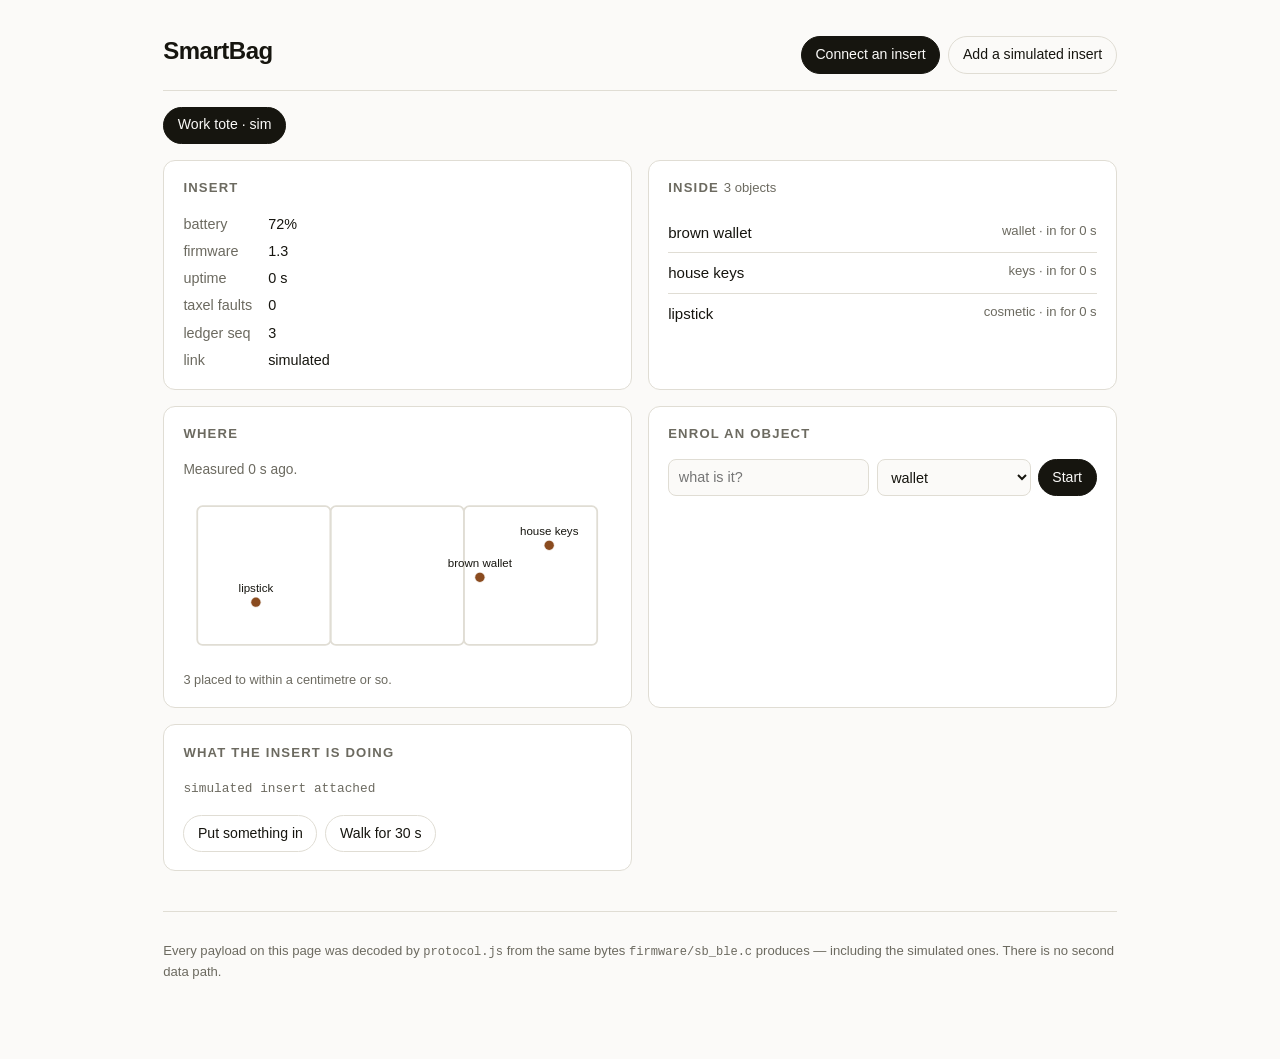
==== app/index.html @ f2cfd2fc "Taxel driver, GATT layer, companion app, RF feed and thermal budgets Four things were outstanding: r" ====
<!doctype html>
<html lang="en">
<head>
<meta charset="utf-8">
<meta name="viewport" content="width=device-width,initial-scale=1">
<title>SmartBag</title>
<link rel="stylesheet" href="style.css">
</head>
<body>
<header>
  <h1>SmartBag</h1>
  <div class="actions">
    <button id="connect">Connect an insert</button>
    <button id="add-sim" class="ghost">Add a simulated insert</button>
  </div>
</header>

<p id="banner" class="banner" hidden></p>

<nav id="inserts" class="inserts"></nav>

<main id="main" hidden>
  <section class="panel" id="status-panel">
    <h2>Insert</h2>
    <dl id="status"></dl>
  </section>

  <section class="panel">
    <h2>Inside <span id="count" class="tag"></span></h2>
    <ul id="inventory" class="inventory"></ul>
  </section>

  <section class="panel">
    <h2>Where</h2>
    <p id="map-age" class="age"></p>
    <div id="map-wrap"></div>
    <p class="caption" id="map-caption"></p>
  </section>

  <section class="panel">
    <h2>Enrol an object</h2>
    <form id="enrol">
      <input id="enrol-label" type="text" maxlength="24" placeholder="what is it?" required>
      <select id="enrol-class">
        <option value="1">wallet</option><option value="2">phone</option>
        <option value="3">keys</option><option value="4">pouch</option>
        <option value="5">cosmetic</option><option value="6">glasses</option>
        <option value="7">earbuds</option><option value="8">card</option>
      </select>
      <button type="submit">Start</button>
    </form>
    <p id="enrol-status" class="enrol-status"></p>
  </section>

  <section class="panel">
    <h2>What the insert is doing</h2>
    <ul id="log" class="log"></ul>
    <div class="actions sim-only">
      <button id="sim-insert" class="ghost">Put something in</button>
      <button id="sim-walk" class="ghost">Walk for 30 s</button>
    </div>
  </section>
</main>

<footer>
  <p>Every payload on this page was decoded by <code>protocol.js</code> from the
  same bytes <code>firmware/sb_ble.c</code> produces — including the simulated
  ones. There is no second data path.</p>
</footer>

<script type="module" src="app.js"></script>
</body>
</html>
---- app/style.css ----
:root {
  --bg: #fbfaf8; --fg: #16150f; --dim: #6c6a60; --line: #e0ddd4;
  --panel: #fff; --accent: #8a4b1f; --warn: #9a5b00; --bad: #8d2b1c;
  --band: #efece4;
}
@media (prefers-color-scheme: dark) {
  :root {
    --bg: #14140f; --fg: #edeae0; --dim: #8f8c81; --line: #2d2c25;
    --panel: #1c1b16; --accent: #d99a63; --warn: #d9a441; --bad: #d97a63;
    --band: #232219;
  }
}
* { box-sizing: border-box; }
body {
  margin: 0; padding: 0 1.2rem 4rem; background: var(--bg); color: var(--fg);
  font: 16px/1.55 ui-sans-serif, -apple-system, "Segoe UI", Inter, sans-serif;
  max-width: 62rem; margin-inline: auto;
}
header {
  display: flex; flex-wrap: wrap; gap: 1rem; align-items: baseline;
  justify-content: space-between; padding: 2rem 0 1rem;
  border-bottom: 1px solid var(--line);
}
h1 { font-size: 1.5rem; margin: 0; letter-spacing: -0.02em; }
h2 { font-size: 0.82rem; margin: 0 0 0.9rem; text-transform: uppercase;
     letter-spacing: 0.09em; color: var(--dim); font-weight: 600; }
.actions { display: flex; gap: 0.5rem; flex-wrap: wrap; }
button {
  font: inherit; font-size: 0.88rem; padding: 0.42rem 0.85rem;
  border: 1px solid var(--fg); background: var(--fg); color: var(--bg);
  border-radius: 999px; cursor: pointer;
}
button.ghost { background: none; color: var(--fg); border-color: var(--line); }
button:hover { opacity: 0.85; }
.banner {
  margin: 1rem 0 0; padding: 0.7rem 0.9rem; border-radius: 8px;
  background: var(--band); border-left: 3px solid var(--warn);
  font-size: 0.9rem;
}
.inserts { display: flex; gap: 0.4rem; flex-wrap: wrap; padding: 1rem 0; }
.inserts button {
  background: none; color: var(--dim); border-color: var(--line);
}
.inserts button[aria-current="true"] {
  color: var(--bg); background: var(--fg); border-color: var(--fg);
}
main { display: grid; gap: 1rem; grid-template-columns: repeat(auto-fit, minmax(20rem, 1fr)); }
.panel {
  background: var(--panel); border: 1px solid var(--line); border-radius: 12px;
  padding: 1.1rem 1.2rem;
}
dl { display: grid; grid-template-columns: auto 1fr; gap: 0.3rem 1rem; margin: 0;
     font-size: 0.9rem; }
dt { color: var(--dim); }
dd { margin: 0; font-variant-numeric: tabular-nums; }
.tag { color: var(--dim); font-weight: 400; text-transform: none;
       letter-spacing: 0; }
.inventory, .log { list-style: none; margin: 0; padding: 0; }
.inventory li {
  display: flex; justify-content: space-between; gap: 1rem;
  padding: 0.5rem 0; border-bottom: 1px solid var(--line); font-size: 0.94rem;
}
.inventory li:last-child { border-bottom: 0; }
.inventory .meta { color: var(--dim); font-size: 0.82rem; text-align: right;
                   font-variant-numeric: tabular-nums; }
.empty { color: var(--dim); font-size: 0.9rem; font-style: italic; }
.age { margin: 0 0 0.7rem; font-size: 0.86rem; }
.age.fresh { color: var(--dim); }
.age.soft { color: var(--warn); }
.age.gone { color: var(--bad); }
.caption { font-size: 0.8rem; color: var(--dim); margin: 0.7rem 0 0; }
svg { width: 100%; height: auto; display: block; }
.log li {
  font: 0.8rem/1.5 ui-monospace, SFMono-Regular, Menlo, monospace;
  color: var(--dim); padding: 0.12rem 0; word-break: break-word;
}
.log li b { color: var(--fg); font-weight: 600; }
form { display: flex; gap: 0.45rem; flex-wrap: wrap; }
input, select {
  font: inherit; font-size: 0.9rem; padding: 0.4rem 0.6rem; flex: 1 1 8rem;
  border: 1px solid var(--line); border-radius: 8px;
  background: var(--bg); color: var(--fg);
}
.enrol-status { font-size: 0.88rem; margin: 0.8rem 0 0; min-height: 1.2em; }
.enrol-status.bad { color: var(--bad); }
.enrol-status.good { color: var(--accent); }
footer {
  margin-top: 2.5rem; padding-top: 1rem; border-top: 1px solid var(--line);
  font-size: 0.82rem; color: var(--dim);
}
code { font-family: ui-monospace, SFMono-Regular, Menlo, monospace;
       font-size: 0.92em; }
.sim-only { margin-top: 0.9rem; }
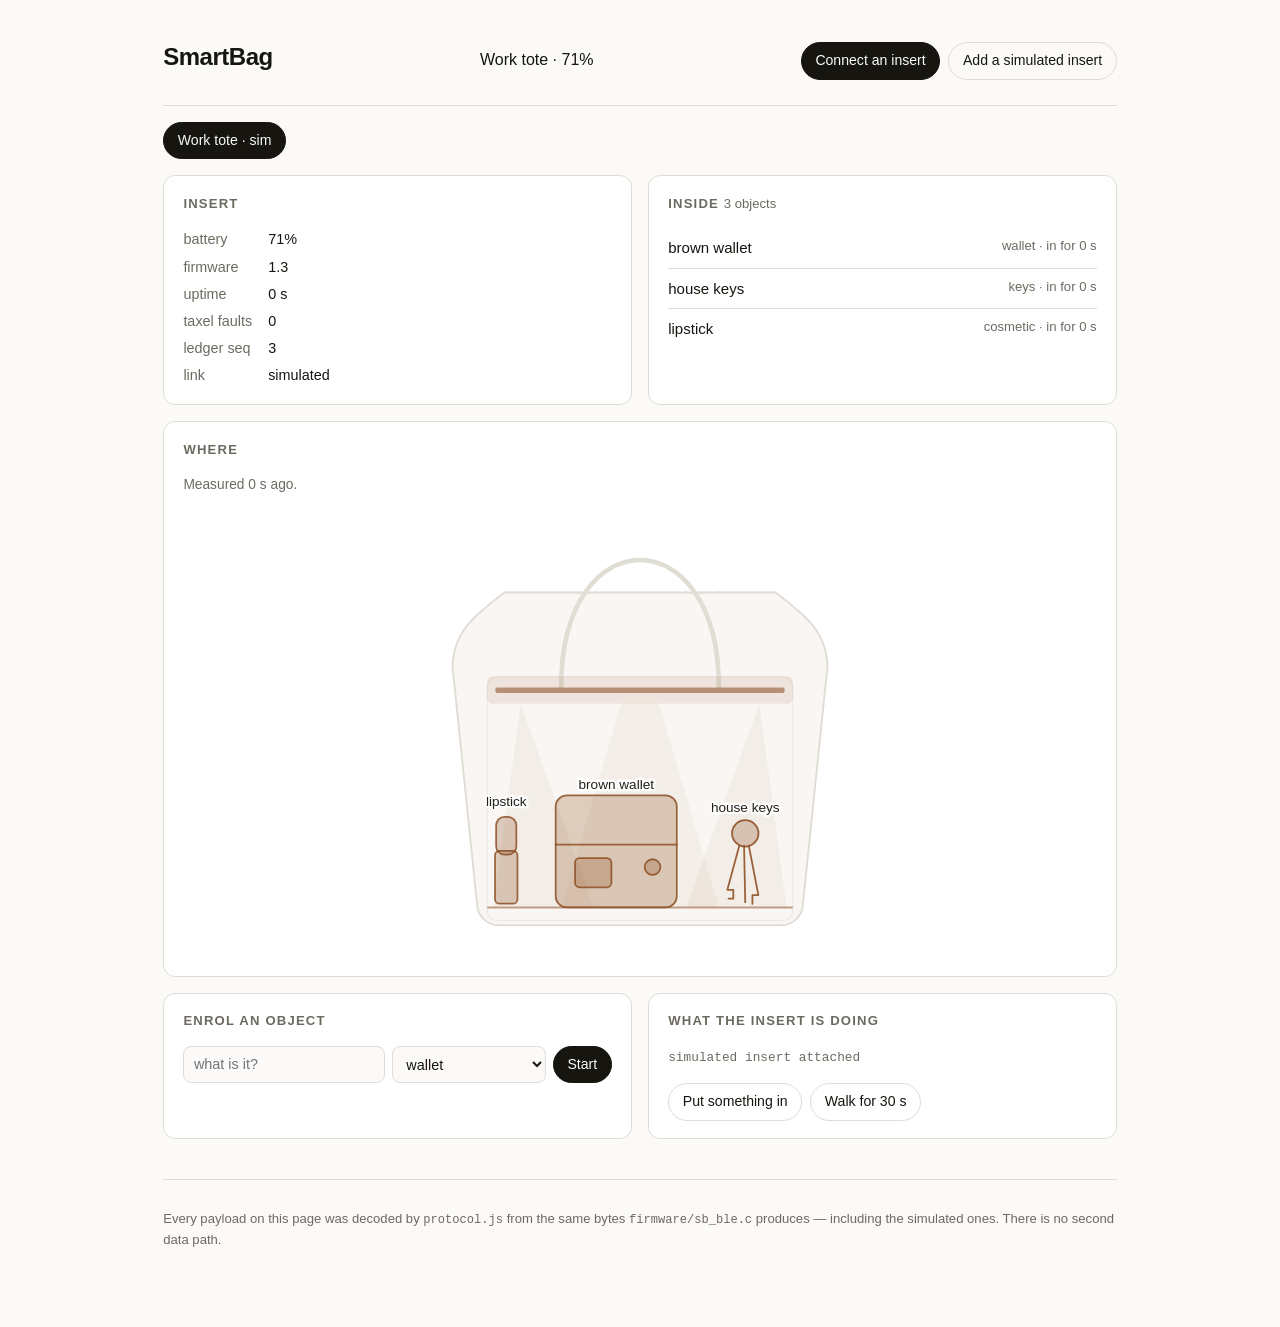
==== commit 5f49f40a: "The app is an app, and the bag in it is the bag Three things the app got wrong, all of them the same" ====
--- a/app/index.html
+++ b/app/index.html
@@ -9,6 +9,10 @@
 <body>
 <header>
   <h1>SmartBag</h1>
+  <!-- ⭐ On a phone this collapses into the app bar: the bag's name on the left,
+       its battery on the right, the way every app that talks to one device does
+       it. The two buttons below are setup, not navigation, so they go away. -->
+  <p class="appbar-sub" id="appbar-sub"></p>
   <div class="actions">
     <button id="connect">Connect an insert</button>
     <button id="add-sim" class="ghost">Add a simulated insert</button>
@@ -20,24 +24,24 @@
 <nav id="inserts" class="inserts"></nav>
 
 <main id="main" hidden>
-  <section class="panel" id="status-panel">
+  <section class="panel" id="status-panel" data-tab="bag">
     <h2>Insert</h2>
     <dl id="status"></dl>
   </section>
 
-  <section class="panel">
+  <section class="panel" data-tab="bag">
     <h2>Inside <span id="count" class="tag"></span></h2>
     <ul id="inventory" class="inventory"></ul>
   </section>
 
-  <section class="panel">
+  <section class="panel wide" data-tab="bag">
     <h2>Where</h2>
     <p id="map-age" class="age"></p>
     <div id="map-wrap"></div>
     <p class="caption" id="map-caption"></p>
   </section>
 
-  <section class="panel">
+  <section class="panel" data-tab="enrol">
     <h2>Enrol an object</h2>
     <form id="enrol">
       <input id="enrol-label" type="text" maxlength="24" placeholder="what is it?" required>
@@ -52,7 +56,7 @@
     <p id="enrol-status" class="enrol-status"></p>
   </section>
 
-  <section class="panel">
+  <section class="panel" data-tab="activity">
     <h2>What the insert is doing</h2>
     <ul id="log" class="log"></ul>
     <div class="actions sim-only">
@@ -61,6 +65,17 @@
     </div>
   </section>
 </main>
+
+<!-- ⛔ A LIST OF PANELS IS A WEB PAGE. The same markup is an APP when it has one
+     thing on screen at a time and a way between them, so on a phone these three
+     tabs show one panel each and this bar is fixed to the bottom of the glass.
+     Above 600 px it disappears and everything is on the page at once, which is
+     what a wide screen is for. -->
+<nav class="tabs" id="tabs" hidden>
+  <button data-tab="bag" class="on">Bag</button>
+  <button data-tab="enrol">Teach</button>
+  <button data-tab="activity">Activity</button>
+</nav>
 
 <footer>
   <p>Every payload on this page was decoded by <code>protocol.js</code> from the
--- a/app/style.css
+++ b/app/style.css
@@ -45,6 +45,13 @@
   color: var(--bg); background: var(--fg); border-color: var(--fg);
 }
 main { display: grid; gap: 1rem; grid-template-columns: repeat(auto-fit, minmax(20rem, 1fr)); }
+/* ⭐ The plan of the bag gets the whole row. It is the one panel that answers
+   the question people actually open the app with — "where is it" — and in a
+   half-width column a 225 x 78 mm insert renders about forty pixels tall, which
+   is a diagram of nothing. */
+.panel.wide { grid-column: 1 / -1; }
+#map-wrap svg { width: 100%; height: auto; display: block;
+  max-height: 440px; max-width: 420px; margin: 0 auto; }
 .panel {
   background: var(--panel); border: 1px solid var(--line); border-radius: 12px;
   padding: 1.1rem 1.2rem;
@@ -91,3 +98,64 @@
 code { font-family: ui-monospace, SFMono-Regular, Menlo, monospace;
        font-size: 0.92em; }
 .sim-only { margin-top: 0.9rem; }
+
+/* ══ phone ═══════════════════════════════════════════════════════════════════
+ * ⛔ THE SAME MARKUP WAS READING AS A WEBSITE, and on a phone that is the whole
+ * problem: a title, two setup buttons and five stacked panels is a page you
+ * scroll, not a thing you glance at. What the person holding this wants is the
+ * bag — is my wallet in it, where — in the first screenful, and everything else
+ * one tap away.
+ *
+ * ⭐ So below 600 px the header becomes an app bar with the bag and its battery,
+ * the map moves to the top and fills the screen, and the three tabs at the
+ * bottom show one panel at a time. No second implementation: the panels are the
+ * same elements, and a wide screen still shows them all at once. */
+@media (max-width: 600px) {
+  body { padding: 0 0 4.6rem; max-width: none; }
+  header {
+    position: sticky; top: 0; z-index: 5; display: flex; flex-wrap: wrap;
+    align-items: baseline; gap: 0 0.6rem; margin: 0; padding: 0.9rem 1rem 0.7rem;
+    background: var(--bg); border-bottom: 1px solid var(--line);
+  }
+  header h1 { font-size: 1.15rem; margin: 0; }
+  .appbar-sub { margin: 0 0 0 auto; font-size: 0.82rem; color: var(--dim); }
+  header .actions { flex-basis: 100%; margin-top: 0.55rem; }
+  header .actions button { font-size: 0.78rem; padding: 0.35rem 0.7rem; }
+  /* Setup lives on the connect screen; once an insert is attached it is noise. */
+  body.attached header .actions { display: none; }
+
+  .inserts { padding: 0.6rem 1rem 0; margin: 0; }
+  /* ⚠️ `order` does nothing under display:block, which is why the map stayed at
+     the bottom the first time this was written. Flex column, and the order
+     below is the order of the questions: where is it, what is in there, and
+     only then how the insert itself is doing. */
+  main { display: flex; flex-direction: column; padding: 0 0.85rem; }
+  .panel { margin: 0.7rem 0; padding: 0.9rem 0.95rem; }
+  .panel[data-tab] { display: none; }
+  body[data-tab="bag"] .panel[data-tab="bag"],
+  body[data-tab="enrol"] .panel[data-tab="enrol"],
+  body[data-tab="activity"] .panel[data-tab="activity"] { display: block; }
+
+  /* The bag first, and as big as the glass allows. */
+  .panel.wide { order: -1; margin-top: 0.5rem; }
+  #map-wrap svg { max-height: 52vh; max-width: none; }
+  /* Status is a strip under the map, not a definition list of six rows. */
+  #status-panel { order: 9; }
+  /* Six labelled rows of telemetry is a diagnostics screen, not a first
+     impression: on a phone it reads as two columns of small type at the end. */
+  #status-panel dl { grid-template-columns: auto 1fr auto 1fr; font-size: 0.86rem; }
+  #status-panel h2 { font-size: 0.72rem; }
+
+  .tabs {
+    position: fixed; left: 0; right: 0; bottom: 0; z-index: 6;
+    display: grid; grid-template-columns: repeat(3, 1fr);
+    background: var(--panel); border-top: 1px solid var(--line);
+    padding: 0.45rem 0.4rem calc(0.45rem + env(safe-area-inset-bottom));
+  }
+  .tabs button {
+    background: none; border: 0; color: var(--dim); font: inherit;
+    font-size: 0.82rem; padding: 0.5rem 0; border-radius: 10px;
+  }
+  .tabs button.on { color: var(--fg); background: rgba(127, 127, 127, 0.12); }
+}
+@media (min-width: 601px) { .tabs { display: none !important; } }
